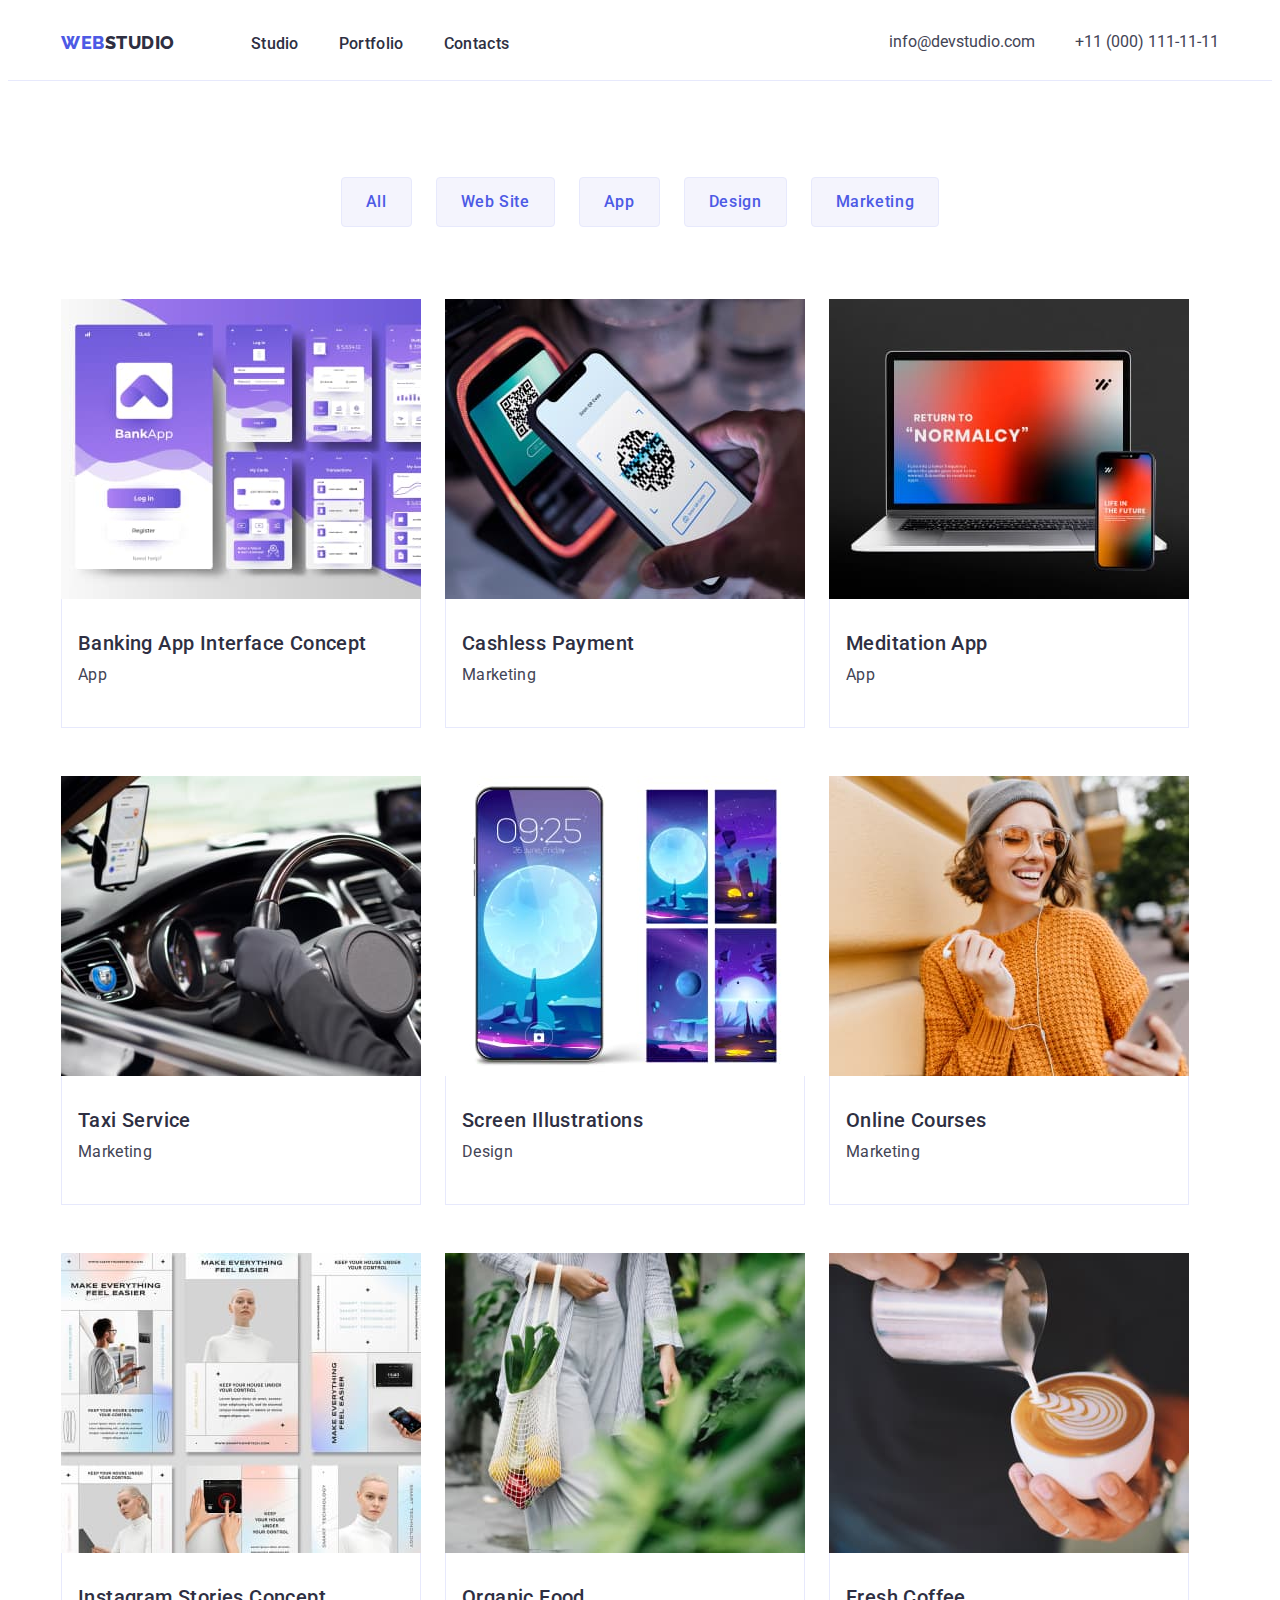
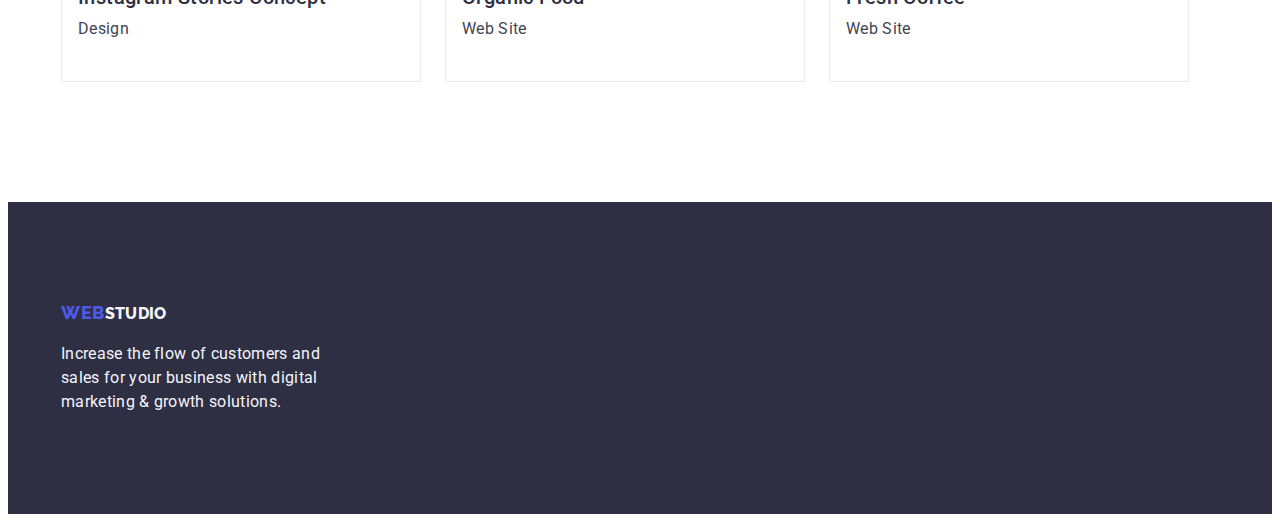
==== portfolio.html @ 29199e33 "hom4" ====
<html lang="en">
<head>
    <meta charset="UTF-8">
    <meta http-equiv="X-UA-Compatible" content="IE=edge">
    <meta name="viewport" content="width=device-width, initial-scale=1.0">
    <title>Document</title>
    <link rel="preconnect" href="https://fonts.googleapis.com">
<link rel="preconnect" href="https://fonts.gstatic.com" crossorigin>
<link href="https://fonts.googleapis.com/css2?family=Raleway:wght@800&family=Roboto:wght@400;500;700&display=swap" rel="stylesheet">
<link rel="stylesheet" href="https://cdnjs.cloudflare.com/ajax/libs/modern-normalize/1.1.0/modern-normalize.min.css" integrity="sha512-wpPYUAdjBVSE4KJnH1VR1HeZfpl1ub8YT/NKx4PuQ5NmX2tKuGu6U/JRp5y+Y8XG2tV+wKQpNHVUX03MfMFn9Q==" crossorigin="anonymous" referrerpolicy="no-referrer" />
<link rel="stylesheet" href="./css/styles.css"/>
</head>
<body>
    <header class="allmenu">
        <div class="container menu-line ">
            <nav class="menu-line">
                <a href="./index.html" class="logo link">Web<span class="logo-color-stud">Studio</span></a>
                <ul class="sait-menu list">
                    <li class="item"><a href="./index.html" class="menu link">Studio</a></li> 
                    <li class="item"><a href="./portfolio.html" class="menu link">Portfolio</a></li>
                    <li class="item"><a href="" class="menu link">Contacts</a></li>
                </ul>
            </nav>
            <address class="contacts">
                <ul class="sait-cont list">
                    <li class="item"><a href="mailto:info@devstudio.com" class="email link ">info@devstudio.com</a></li>
                    <li class="item"><a href="tel:+110001111111" class="email link ">+11 (000) 111-11-11</a></li>
                </ul>
            </address> 
        </div>      
        </header>
<main>
    <!--section-->
       <section class="section-portfolio">
        <div class="container">
        <h1 hidden>titles</h1>
        <ul class="button-line list">
            <li class="btn"> <button type="button" class="titls-button">All</button></li>
            <li class="btn"> <button type="button" class="titls-button">Web Site</button></li>
            <li class="btn"> <button type="button" class="titls-button">App</button> </li>
            <li class="btn"> <button type="button" class="titls-button">Design</button> </li>  
            <li class="btn"> <button type="button" class="titls-button">Marketing</button></li>
        </ul>
        </div>
        <div class="container">
        <ul class="imeg-line list">
            <li class="item">
            <a href="" class="link"><img src="./images/banking.jpg" alt="banking" width="360" height="300">
                <div class="picture"><h2 class="list-skills-h">Banking App Interface Concept</h2> 
                    <p class="list-skills-p">App</p></div></a>
            </li>
            <li class="item">
            <a href="" class="link"><img src="./images/cashless.jpg" alt="cashless" width="360" height="300">
                <div class="picture"><h2 class="list-skills-h">Cashless Payment</h2>
                    <p class="list-skills-p">Marketing</p></div></a>
            </li>
            <li class="item">
                <a href="" class="link"><img src="./images/meditation.jpg" alt="meditation" width="360" height="300">
                <div class="picture"><h2 class="list-skills-h">Meditation App</h2>
                    <p class="list-skills-p">App</p></div></a>
            </li>
            <li class="item">
                <a href="" class="link"><img src="./images/taxi.jpg"  alt="taxi" width="360" height="300">
                <div class="picture"><h2 class="list-skills-h">Taxi Service</h2>
                    <p class="list-skills-p">Marketing</p></div></a>
            </li>
            <li class="item">
                <a href="" class="link"><img src="./images/screen.jpg" alt="screen" width="360" height="300">
                <div class="picture"><h2 class="list-skills-h">Screen Illustrations</h2>
                    <p class="list-skills-p">Design</p></div></a>
            </li>
            <li class="item">
                <a href="" class="link"><img src="./images/online.jpg"  alt="online" width="360" height="300">
                <div class="picture"><h2 class="list-skills-h">Online Courses</h2>
                    <p class="list-skills-p">Marketing</p></div></a>
            </li>
            <li class="item">
                <a href="" class="link"><img src="./images/instagram.jpg" alt="instagram" width="360" height="300">
                <div class="picture"><h2 class="list-skills-h">Instagram Stories Concept</h2>
                    <p class="list-skills-p">Design</p></div></a>
            </li>
            <li class="item">
                <a href="" class="link"><img src="./images/organic.jpg"  alt="organic" width="360" height="300">
                <div class="picture"><h2 class="list-skills-h">Organic Food</h2>
                    <p class="list-skills-p">Web Site</p></div></a>
            </li>
            <li class="item">
                <a href="" class="link"><img src="./images/fresh.jpg"  alt="fresh" width="360" height="300">
                <div class="picture"><h2 class="list-skills-h">Fresh Coffee</h2>
                    <p class="list-skills-p">Web Site</p></div></a>
            </li>
            </ul>
        </div>
    </section>
   </main>
<footer class="end">
    <div class="container"><a href="./index.html" class="logo link">Web<span class="logo-color-end">Studio</span></a>
    <p class="logo-color-end">Increase the flow of customers and sales for your business with digital marketing & growth solutions.</p></div>
</footer>
---- css/styles.css ----
.link {
    text-decoration: none;
    color: #404bbf;
}
p, 
h1, 
h2, 
h3, 
h4, 
h5, 
h6 {
    margin: 0;
}
ul{
    margin: 0;
    padding-left: 0;
}
img{
    display: block;
    max-width: 100%;
    height: auto;
}
.container{
    max-width: 1158px;
    padding-left: 15px;
    padding-right: 15px;
    margin: 0 auto; 
}
:root{
    --accent-color:  #434455;
    --iris-color: #4d5ae5;
    --navyblue-color:  #2e2f42;
    --click-color: #404bbf;
    --cornflower-color: #E7E9FC;
    --white-color: #FFFFFF;
    --cloud-color: #F4F4FD;
}
body {
    font-family: Roboto, sans-serif;
    color: var(--accent-color);
}

.allmenu {
    padding-top: 24px;
    padding-bottom: 24px;
    border-bottom: 1px solid var(--cornflower-color);
}
.menu-line{
    display: flex;
}
.logo {
    font-family: Raleway, sans-serif;
    font-weight: 800;
    font-size: 18px;
    line-height: 1.17;
    letter-spacing: 0.03em;
    color: var(--iris-color);
    text-transform: uppercase; 
}
.email{
    color: var(--accent-color);
}
.email:hover{
    color: var(--click-color);
}
.email:focus{
    color: var(--click-color);
}
.menu {
    font-weight: 500;
    line-height: 1.5;
    letter-spacing: 0.02em;
    color: var(--navyblue-color);
}
.menu:hover{
    color: var(--click-color);
}
.menu:focus{
    color: var(--click-color); 
}
.logo-color-stud{
    color: var(--navyblue-color);
}
.sait-menu {
    display: flex;
    margin-left: 76px;
  
}
.sait-menu {
    gap: 40px;
    
}
.sait-cont{
    display: flex;
    margin-left: auto;
    gap: 40px;
}
.section-hero{
    padding-top: 188px;
    padding-bottom: 188px;
}
.section-one{
    padding-top: 120px; 
    padding-bottom: 120px;
}
.section-two{
    padding-bottom: 120px;
}
.section-three{
    padding-top: 120px;
    padding-bottom: 120px;
}
.section-portfolio{
    padding: 96px 0px 120px 0px;
}
.caption {
    background-color:var(--navyblue-color);
    background-image: linear-gradient(rgba(46, 47, 66, 0.7), 
    rgba(46, 47, 66, 0.7)), 
    url(../images/people-office\ 1.jpg);
    background-repeat: no-repeat;
    background-position: center;
    background-size: cover;
}
.caption-lable {
    font-size: 56px;
    line-height: 1.07;
    width: 496px;
    letter-spacing: 0.02em;
    color: var(--white-color);
    margin: auto;
    text-align: center;
    margin-bottom: 48px;
}.caption-but{
    background-color: var(--iris-color);
    font-family: "Roboto", sans-serif;
    font-weight: 500;
    font-size: 16px;
    line-height: 1.5;
    letter-spacing: 0.04em;
    color: var(--white-color);
    cursor: pointer;
    margin: auto;
    display: block;
    padding: 16px 32px 16px 32px;
    border: var(--iris-color);
    border-radius: 4px;
}
.caption-but:hover{
    background-color:  var(--click-color);
}
.caption-but:focus{
    background-color: var(--click-color);
}

/*--------------------------SECTION-1----------------------*/
.visualle-hidden{
    position: absolute;
    width: 1px;
    height: 1px;
    margin: -1px;
    border: 0;
    padding: 0;
    white-space: nowrap;
    clip-path: inset(100%);
    clip: rect(0 0 0 0);
    overflow: hidden;
   
} 
.skills-item{
    flex-basis: calc((100%-3*24)/4);
}
.skills-item::before{
    content: "";
    display: block;
    height: 112;
    background-color: var(--cloud-color);
    background-repeat: no-repeat;
    background-position: center;
    background-size: contain;
}
.list-skills-h{
    font-weight: 500;
    font-size: 20px;
    line-height: 1.2;
    letter-spacing: 0.02em;
    color: var(--navyblue-color);
    margin-bottom: 8px;
    
}
.list-skills-p{
    font-weight: 400;
    font-size: 16px;
    line-height: 1.5;
    letter-spacing: 0.02em;
    color: var(--accent-color); 
    margin-bottom: 8px;
}
.list-name {
    text-align: center;
}
.skills-line{
    display: flex;
    gap: 24px;
}
.imeg-line{
    display: flex;
    flex-wrap: wrap;
    gap: 48px 24px;
}
.picture-g{
    width: calc((100% - 48px) / 3);
}
.picture{
    border-left: 1px solid var(--cornflower-color);
    border-bottom: 1px solid var(--cornflower-color);
    border-right: 1px solid var(--cornflower-color);
    padding: 32px 16px 32px 16px;
}

/*--------------------------SECTION-3----------------------*/
.list-do-h{
    font-size: 36px;
    line-height: 1.11;
    text-align: center;
    letter-spacing: 0.02em;
    text-transform: capitalize;
    color: var(--navyblue-color);
    margin-bottom: 72px;
}
.photo-line{
    display: flex;
    gap: 24px;
}
.box-text{
    border-width: 1px;
    border-color: var(--cornflower-color);
    border-style: solid;
}
.photo-text{
    padding: 32px 0px 32px 0px;
}
.soc-list {
    display: flex;
    justify-content: center;
    gap: 24px;
}
.soc-item {
    width: 40px;
    height: 40px;
   
}
.soc-link {
    width: 100%;
    height: 100%;
    border-radius: 50%;
    background-color: var(--iris-color);
    display: flex;
    align-items: center;
    justify-content: center;
   
}
.soc-icon{
    fill: var(--cloud-color);
}

.caption-end{
    background-color: var(--cloud-color);
}
.caption-end-l{
    background-color: var(--white-color);
    width: calc((100% - 72px) / 4);
    border-radius: 0px 0px 4px 4px;

}
.end{
    background-color:var(--navyblue-color);
    padding-top: 100px;
    padding-bottom: 100px 
}
.list{
    list-style:none;
}
.logo-color-end{
    font-size: 16px;
    line-height: 24px;
    letter-spacing: 0.02em;
    color: var(--cloud-color);
    width: 264px;
    margin-top: 16px;
}

.contacts{
    font-style: normal;
    list-style: none;
    margin-left: auto;
}
 /*-------------------BUTTON-------------------  */
.titls-button{
    font-family: "Roboto", sans-serif;
    font-weight: 500;
    font-size: 16px;
    line-height: 1.5;
    letter-spacing: 0.04em;
    color: var(--iris-color);
    background-color: var(--cloud-color);
    cursor: pointer;
    padding: 12px 24px 12px 24px;
    border: 1px Solid var(--cornflower-color);
    border-radius: 4px;

}
.titls-button:hover{
    color: var(--white-color);
    background-color: var(--click-color);
}
.titls-button:focus{
    color: var(--white-color);
    background-color: var(--click-color);
}
.button-line{
    display: flex;
    justify-content: center;
    gap: 24px; 
    margin-bottom: 72px;
}
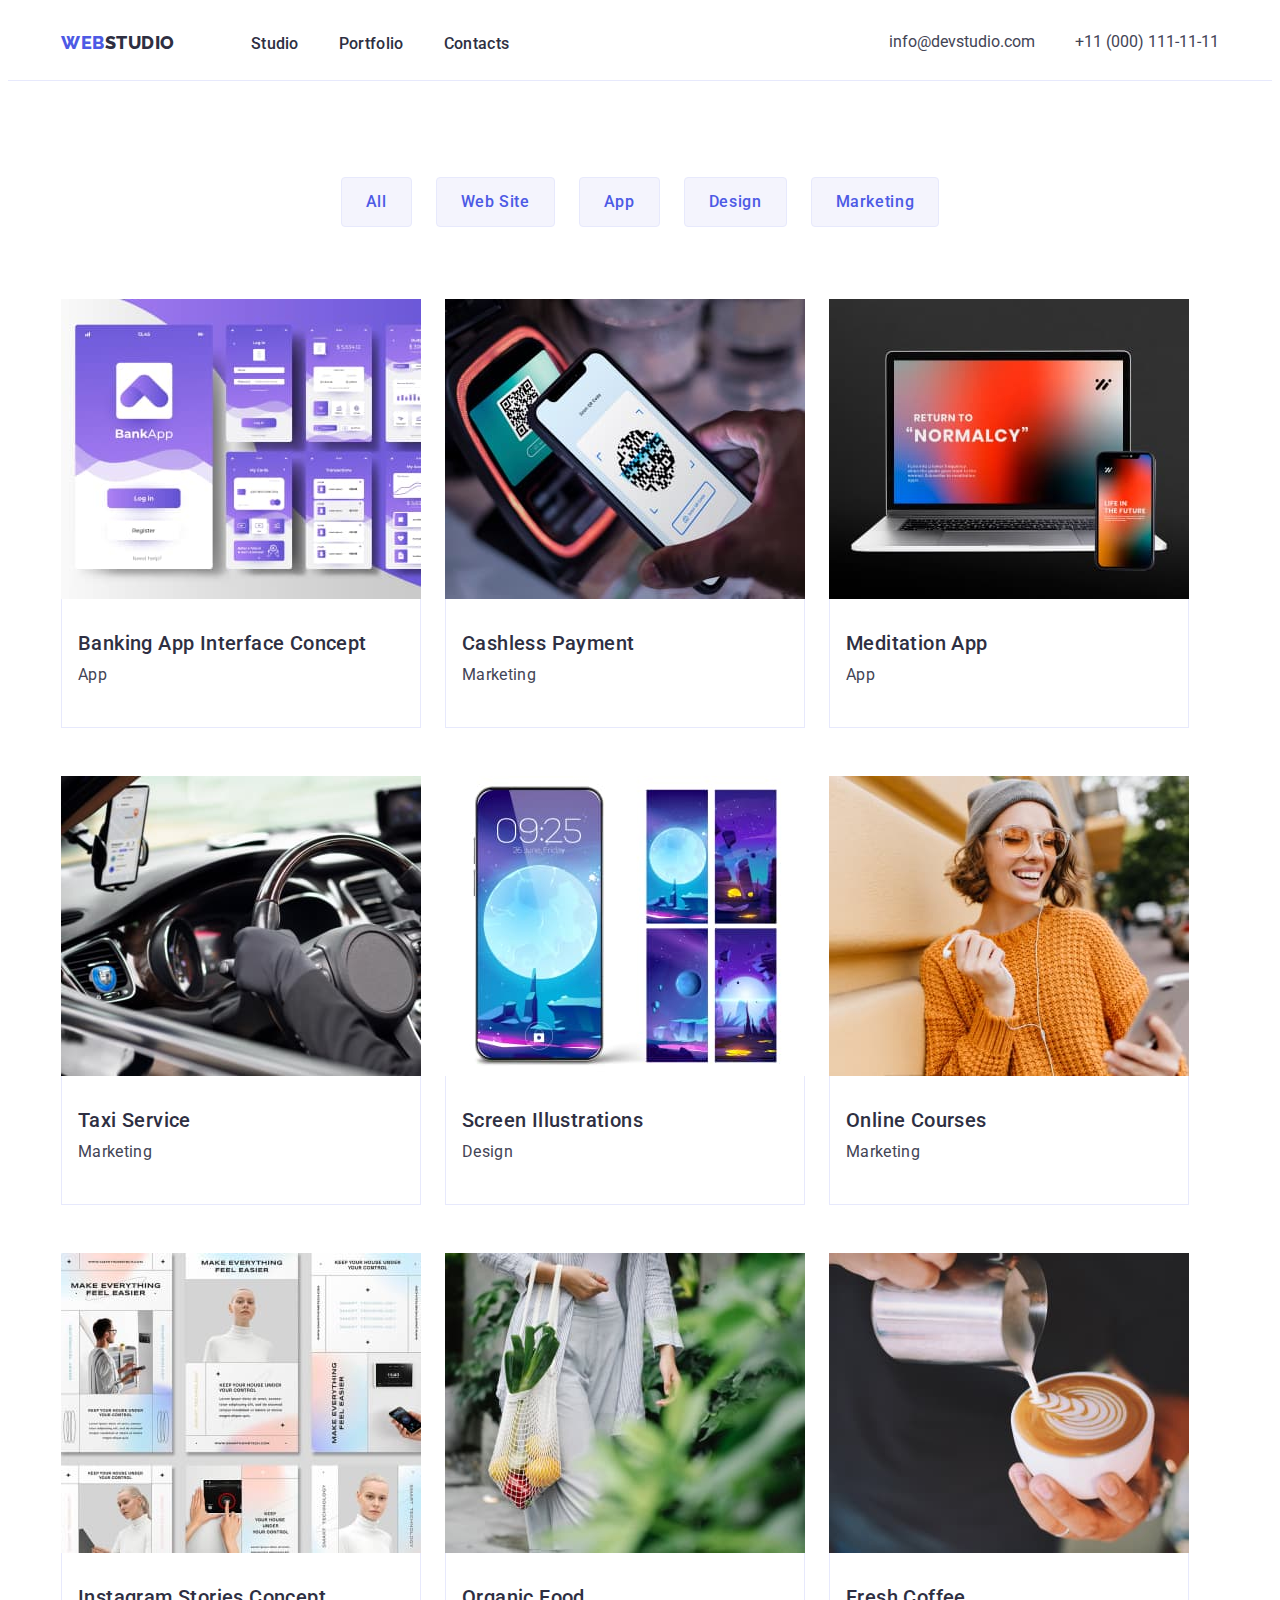
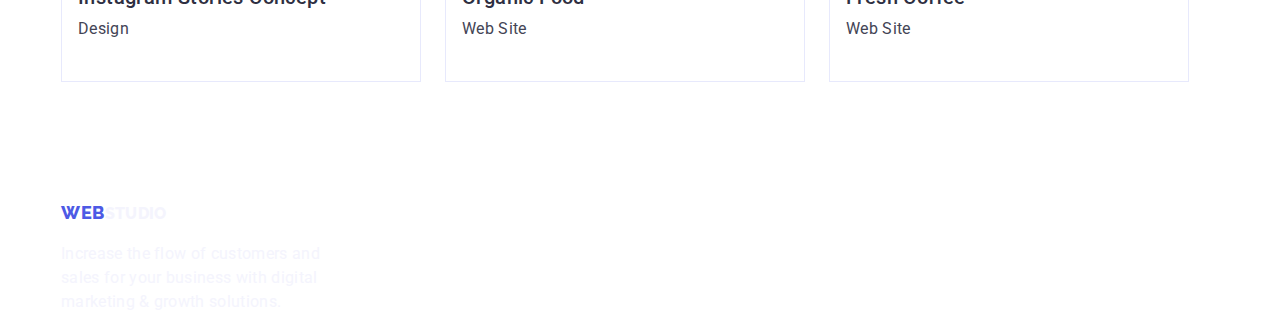
==== commit e825207a: "hom4" ====
--- a/portfolio.html
+++ b/portfolio.html
@@ -44,47 +44,47 @@
         </div>
         <div class="container">
         <ul class="imeg-line list">
-            <li class="item">
+            <li class="card-portfolio item">
             <a href="" class="link"><img src="./images/banking.jpg" alt="banking" width="360" height="300">
                 <div class="picture"><h2 class="list-skills-h">Banking App Interface Concept</h2> 
                     <p class="list-skills-p">App</p></div></a>
             </li>
-            <li class="item">
+            <li class="card-portfolio item">
             <a href="" class="link"><img src="./images/cashless.jpg" alt="cashless" width="360" height="300">
                 <div class="picture"><h2 class="list-skills-h">Cashless Payment</h2>
                     <p class="list-skills-p">Marketing</p></div></a>
             </li>
-            <li class="item">
+            <li class="card-portfolio item">
                 <a href="" class="link"><img src="./images/meditation.jpg" alt="meditation" width="360" height="300">
                 <div class="picture"><h2 class="list-skills-h">Meditation App</h2>
                     <p class="list-skills-p">App</p></div></a>
             </li>
-            <li class="item">
+            <li class="card-portfolio item">
                 <a href="" class="link"><img src="./images/taxi.jpg"  alt="taxi" width="360" height="300">
                 <div class="picture"><h2 class="list-skills-h">Taxi Service</h2>
                     <p class="list-skills-p">Marketing</p></div></a>
             </li>
-            <li class="item">
+            <li class="card-portfolio item">
                 <a href="" class="link"><img src="./images/screen.jpg" alt="screen" width="360" height="300">
                 <div class="picture"><h2 class="list-skills-h">Screen Illustrations</h2>
                     <p class="list-skills-p">Design</p></div></a>
             </li>
-            <li class="item">
+            <li class="card-portfolio item">
                 <a href="" class="link"><img src="./images/online.jpg"  alt="online" width="360" height="300">
                 <div class="picture"><h2 class="list-skills-h">Online Courses</h2>
                     <p class="list-skills-p">Marketing</p></div></a>
             </li>
-            <li class="item">
+            <li class="card-portfolio item">
                 <a href="" class="link"><img src="./images/instagram.jpg" alt="instagram" width="360" height="300">
                 <div class="picture"><h2 class="list-skills-h">Instagram Stories Concept</h2>
                     <p class="list-skills-p">Design</p></div></a>
             </li>
-            <li class="item">
+            <li class="card-portfolio item">
                 <a href="" class="link"><img src="./images/organic.jpg"  alt="organic" width="360" height="300">
                 <div class="picture"><h2 class="list-skills-h">Organic Food</h2>
                     <p class="list-skills-p">Web Site</p></div></a>
             </li>
-            <li class="item">
+            <li class="card-portfolio item">
                 <a href="" class="link"><img src="./images/fresh.jpg"  alt="fresh" width="360" height="300">
                 <div class="picture"><h2 class="list-skills-h">Fresh Coffee</h2>
                     <p class="list-skills-p">Web Site</p></div></a>
--- a/css/styles.css
+++ b/css/styles.css
@@ -114,6 +114,8 @@
     padding: 96px 0px 120px 0px;
 }
 .caption {
+    max-width: 1600px;
+    margin: 0 auto;
     background-color:var(--navyblue-color);
     background-image: linear-gradient(rgba(46, 47, 66, 0.7), 
     rgba(46, 47, 66, 0.7)), 
@@ -164,21 +166,39 @@
     white-space: nowrap;
     clip-path: inset(100%);
     clip: rect(0 0 0 0);
-    overflow: hidden;
-   
+    overflow: hidden; 
 } 
 .skills-item{
     flex-basis: calc((100%-3*24)/4);
 }
-.skills-item::before{
+/* .skills-item::before{
+    display: block;
     content: "";
-    display: block;
-    height: 112;
-    background-color: var(--cloud-color);
+    height: 112px;
     background-repeat: no-repeat;
     background-position: center;
     background-size: contain;
-}
+    background-color: var(--cloud-color);
+}
+.icon-antenna::before{
+    background-image: url(../images/);
+
+} */
+.icon-skills{
+    width: 264px;
+    height: 112px;
+    background-color: var(--cloud-color);
+    border: 1px solid var(--cloud-color);
+    border-radius: 4px;
+    display: flex;
+    align-items: center;
+    justify-content: center;
+}
+/* .antenna{
+    display: flex;
+    align-items: center;
+    justify-content: center;
+} */
 .list-skills-h{
     font-weight: 500;
     font-size: 20px;
@@ -217,6 +237,11 @@
     border-right: 1px solid var(--cornflower-color);
     padding: 32px 16px 32px 16px;
 }
+.card-portfolio:hover{
+    box-shadow: 0px 1px 6px rgba(46, 47, 66, 0.08), 
+    0px 1px 1px rgba(46, 47, 66, 0.16), 
+    0px 2px 1px rgba(46, 47, 66, 0.08);
+}
 
 /*--------------------------SECTION-3----------------------*/
 .list-do-h{
@@ -257,8 +282,13 @@
     background-color: var(--iris-color);
     display: flex;
     align-items: center;
-    justify-content: center;
-   
+    justify-content: center; 
+}
+.soc-link:hover{
+    background-color: var(--click-color);
+}
+.soc-link:focus{
+    background-color: var(--click-color);
 }
 .soc-icon{
     fill: var(--cloud-color);
@@ -271,13 +301,51 @@
     background-color: var(--white-color);
     width: calc((100% - 72px) / 4);
     border-radius: 0px 0px 4px 4px;
-
-}
-.end{
+    box-shadow: 0px 1px 6px rgba(46, 47, 66, 0.08), 
+    0px 1px 1px rgba(46, 47, 66, 0.16), 
+    0px 2px 1px rgba(46, 47, 66, 0.08);
+
+}
+.icon-logo{
+    width: 168px;
+    height: 88px;
+    border: 1px solid #8E8F99;
+    border-radius: 4px;
+    display: flex;
+    align-items: center;
+    justify-content: center;
+}
+.icon-logo-link{
+    fill: #8E8F99;
+}
+.icon-logo:hover{
+    border: 1px solid var(--click-color);
+}
+.icon-logo:focus{
+    border: 1px solid var(--click-color);
+}
+.icon-logo:hover > .icon-logo-link{
+    fill: var(--click-color);
+}
+
+.logo-line{
+    display: flex;
+    gap: 24px;
+}
+.footer{
     background-color:var(--navyblue-color);
     padding-top: 100px;
-    padding-bottom: 100px 
-}
+    padding-bottom: 100px;
+}
+.icon-header-text{
+    display: flex;
+    justify-content:  flex-start;
+    font-size: 16px;
+    line-height: 24px;
+    color: var(--white-color);
+    margin-bottom: 16px;
+}
+    
 .list{
     list-style:none;
 }
@@ -289,11 +357,20 @@
     width: 264px;
     margin-top: 16px;
 }
-
 .contacts{
     font-style: normal;
     list-style: none;
     margin-left: auto;
+}
+.footer-line{
+    display: flex;
+    gap: 120px;
+}
+.soc-link-footer:hover{
+    background-color: #31D0AA;
+}
+.soc-link-footer:focus{
+    background-color: #31D0AA;
 }
  /*-------------------BUTTON-------------------  */
 .titls-button{
@@ -313,10 +390,16 @@
 .titls-button:hover{
     color: var(--white-color);
     background-color: var(--click-color);
+    box-shadow: 0px 3px 1px rgba(0, 0, 0, 0.1),
+     0px 2px 1px rgba(0, 0, 0, 0.08),
+      0px 2px 2px rgba(0, 0, 0, 0.12);
 }
 .titls-button:focus{
     color: var(--white-color);
     background-color: var(--click-color);
+    box-shadow: 0px 3px 1px rgba(0, 0, 0, 0.1),
+    0px 2px 1px rgba(0, 0, 0, 0.08),
+     0px 2px 2px rgba(0, 0, 0, 0.12);
 }
 .button-line{
     display: flex;
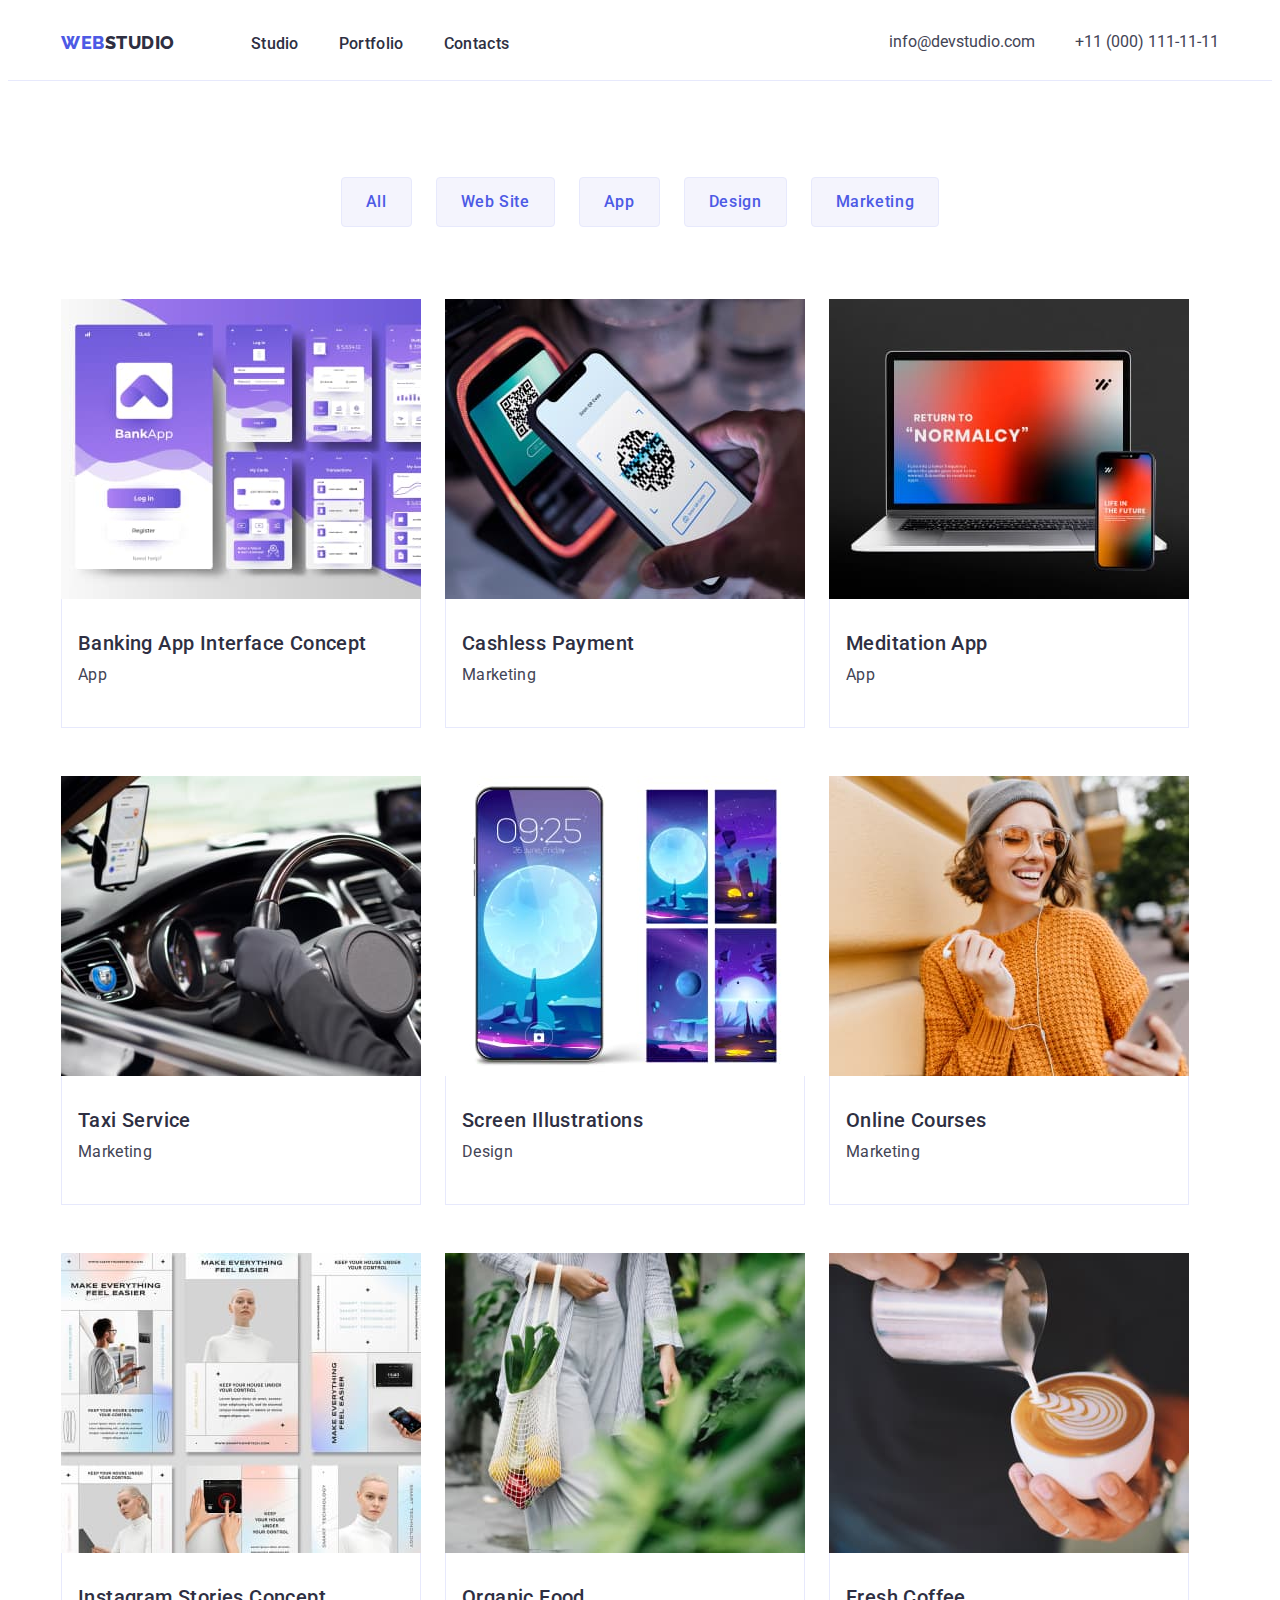
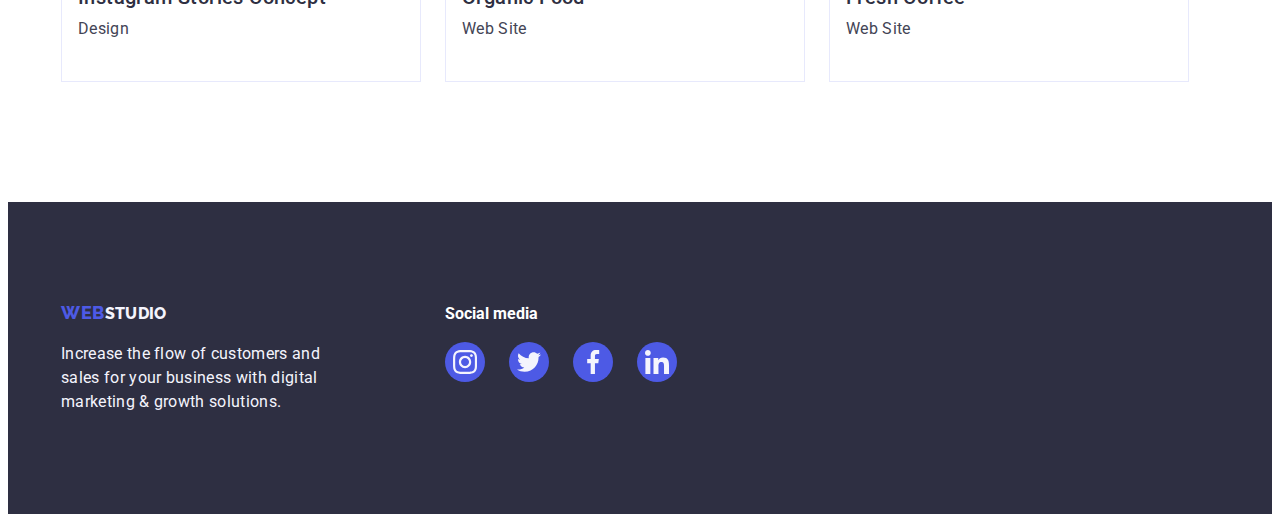
==== commit 4a101a36: "hom4" ====
--- a/portfolio.html
+++ b/portfolio.html
@@ -93,7 +93,31 @@
         </div>
     </section>
    </main>
-<footer class="end">
-    <div class="container"><a href="./index.html" class="logo link">Web<span class="logo-color-end">Studio</span></a>
-    <p class="logo-color-end">Increase the flow of customers and sales for your business with digital marketing & growth solutions.</p></div>
-</footer>+   <footer class="footer">
+    <div class="container footer-line">
+       <div><a href="./index.html" class="logo link">Web<span class="logo-color-end">Studio</span></a>
+           <p class="logo-color-end">Increase the flow of customers and sales for your business with digital marketing & growth solutions.</p></div>
+       <div><h2 class="icon-header-text">Social media</h2>
+           <ul class="soc-list list">
+               <li class="soc-item"><a href="" class="soc-link-footer soc-link link"> 
+                   <svg class="soc-icon" width="24" height="24">
+                   <use href="./images/icons.svg#icon-instagram-2"></use>
+               </svg></a></li>
+               <li class="soc-item"><a href="" class="soc-link-footer soc-link link">
+                   <svg class="soc-icon" width="24" height="24">
+                   <use href="./images/icons.svg#icon-twitter-1"></use>
+               </svg></a></li>
+               <li class="soc-item"><a href="" class="soc-link-footer soc-link link">
+                   <svg class="soc-icon" width="24" height="24"> 
+                       <use href="./images/icons.svg#icon-facebook-1"></use>
+               </svg></a></li>
+               <li class="soc-item"><a href="" class="soc-link-footer soc-link link"> 
+                   <svg class="soc-icon" width="24" height="24">
+                   <use href="./images/icons.svg#icon-linkedin-1"></use>
+            </svg></a></li>
+           </ul></div>
+      </div>
+   </div>
+   </footer>
+ </body>
+</html>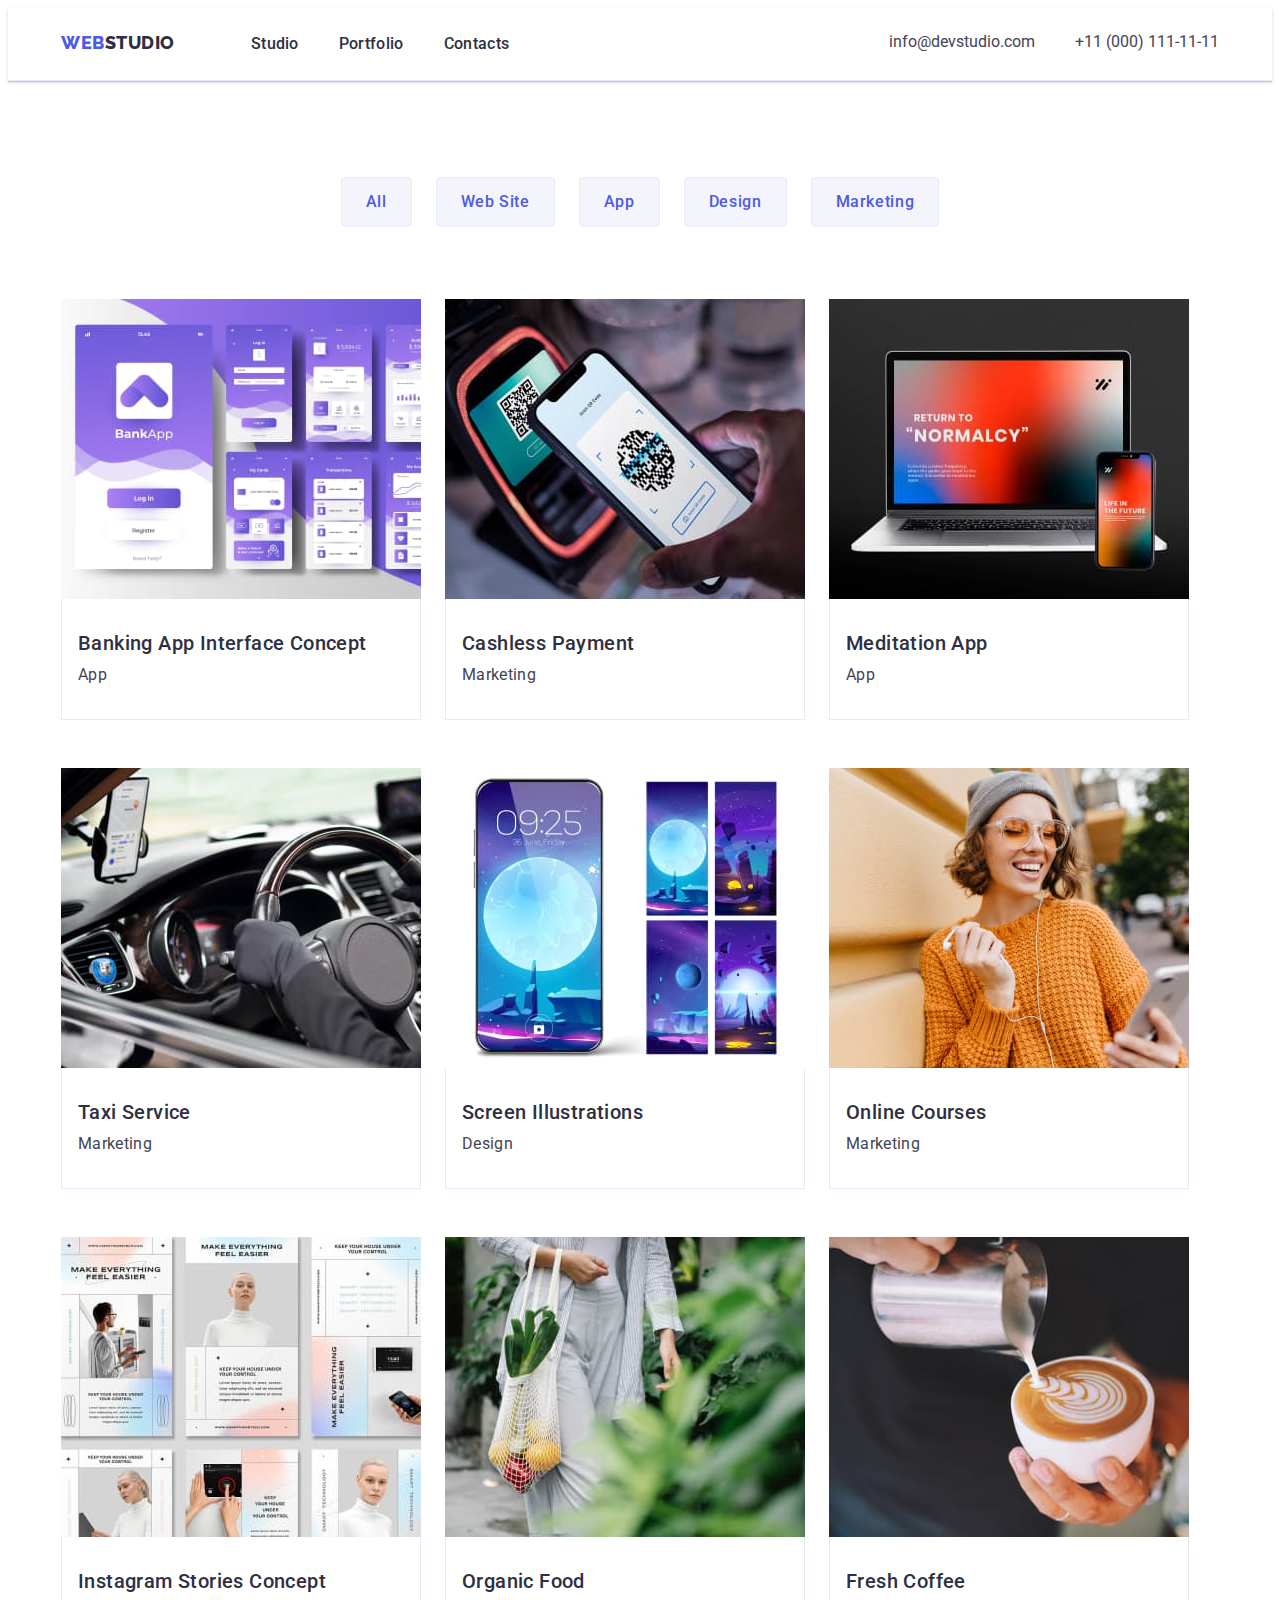
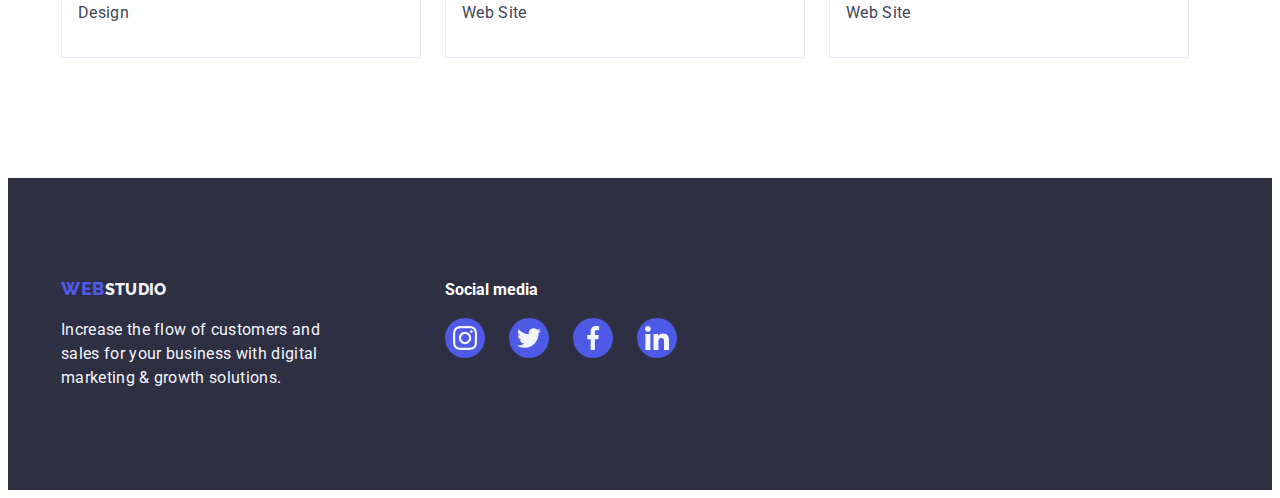
==== commit 670ae511: "hom4" ====
--- a/portfolio.html
+++ b/portfolio.html
@@ -44,48 +44,48 @@
         </div>
         <div class="container">
         <ul class="imeg-line list">
-            <li class="card-portfolio item">
-            <a href="" class="link"><img src="./images/banking.jpg" alt="banking" width="360" height="300">
+            <li class=" item">
+            <a href="" class="card-portfolio link"><img src="./images/banking.jpg" alt="banking" width="360" height="300">
                 <div class="picture"><h2 class="list-skills-h">Banking App Interface Concept</h2> 
                     <p class="list-skills-p">App</p></div></a>
             </li>
-            <li class="card-portfolio item">
-            <a href="" class="link"><img src="./images/cashless.jpg" alt="cashless" width="360" height="300">
+            <li class=" item">
+            <a href="" class="card-portfolio link"><img src="./images/cashless.jpg" alt="cashless" width="360" height="300">
                 <div class="picture"><h2 class="list-skills-h">Cashless Payment</h2>
                     <p class="list-skills-p">Marketing</p></div></a>
             </li>
-            <li class="card-portfolio item">
-                <a href="" class="link"><img src="./images/meditation.jpg" alt="meditation" width="360" height="300">
+            <li class="item">
+                <a href="" class="card-portfolio link"><img src="./images/meditation.jpg" alt="meditation" width="360" height="300">
                 <div class="picture"><h2 class="list-skills-h">Meditation App</h2>
                     <p class="list-skills-p">App</p></div></a>
             </li>
-            <li class="card-portfolio item">
-                <a href="" class="link"><img src="./images/taxi.jpg"  alt="taxi" width="360" height="300">
+            <li class="item">
+                <a href="" class="card-portfolio link"><img src="./images/taxi.jpg"  alt="taxi" width="360" height="300">
                 <div class="picture"><h2 class="list-skills-h">Taxi Service</h2>
                     <p class="list-skills-p">Marketing</p></div></a>
             </li>
-            <li class="card-portfolio item">
-                <a href="" class="link"><img src="./images/screen.jpg" alt="screen" width="360" height="300">
+            <li class="item">
+                <a href="" class="card-portfolio link"><img src="./images/screen.jpg" alt="screen" width="360" height="300">
                 <div class="picture"><h2 class="list-skills-h">Screen Illustrations</h2>
                     <p class="list-skills-p">Design</p></div></a>
             </li>
-            <li class="card-portfolio item">
-                <a href="" class="link"><img src="./images/online.jpg"  alt="online" width="360" height="300">
+            <li class="item">
+                <a href="" class="card-portfolio link"><img src="./images/online.jpg"  alt="online" width="360" height="300">
                 <div class="picture"><h2 class="list-skills-h">Online Courses</h2>
                     <p class="list-skills-p">Marketing</p></div></a>
             </li>
-            <li class="card-portfolio item">
-                <a href="" class="link"><img src="./images/instagram.jpg" alt="instagram" width="360" height="300">
+            <li class="item">
+                <a href="" class="card-portfolio link"><img src="./images/instagram.jpg" alt="instagram" width="360" height="300">
                 <div class="picture"><h2 class="list-skills-h">Instagram Stories Concept</h2>
                     <p class="list-skills-p">Design</p></div></a>
             </li>
-            <li class="card-portfolio item">
-                <a href="" class="link"><img src="./images/organic.jpg"  alt="organic" width="360" height="300">
+            <li class="item">
+                <a href="" class="card-portfolio link"><img src="./images/organic.jpg"  alt="organic" width="360" height="300">
                 <div class="picture"><h2 class="list-skills-h">Organic Food</h2>
                     <p class="list-skills-p">Web Site</p></div></a>
             </li>
-            <li class="card-portfolio item">
-                <a href="" class="link"><img src="./images/fresh.jpg"  alt="fresh" width="360" height="300">
+            <li class="item">
+                <a href="" class="card-portfolio link"><img src="./images/fresh.jpg"  alt="fresh" width="360" height="300">
                 <div class="picture"><h2 class="list-skills-h">Fresh Coffee</h2>
                     <p class="list-skills-p">Web Site</p></div></a>
             </li>
@@ -97,7 +97,7 @@
     <div class="container footer-line">
        <div><a href="./index.html" class="logo link">Web<span class="logo-color-end">Studio</span></a>
            <p class="logo-color-end">Increase the flow of customers and sales for your business with digital marketing & growth solutions.</p></div>
-       <div><h2 class="icon-header-text">Social media</h2>
+       <div><h3 class="icon-header-text">Social media</h3>
            <ul class="soc-list list">
                <li class="soc-item"><a href="" class="soc-link-footer soc-link link"> 
                    <svg class="soc-icon" width="24" height="24">
--- a/css/styles.css
+++ b/css/styles.css
@@ -44,6 +44,9 @@
     padding-top: 24px;
     padding-bottom: 24px;
     border-bottom: 1px solid var(--cornflower-color);
+    box-shadow: 0px 2px 1px rgba(46, 47, 66, 0.08), 
+    0px 1px 1px rgba(46, 47, 66, 0.16), 
+    0px 1px 6px rgba(46, 47, 66, 0.08);
 }
 .menu-line{
     display: flex;
@@ -147,6 +150,7 @@
     padding: 16px 32px 16px 32px;
     border: var(--iris-color);
     border-radius: 4px;
+    box-shadow: 0px 4px 4px rgba(0, 0, 0, 0.15);
 }
 .caption-but:hover{
     background-color:  var(--click-color);
@@ -193,6 +197,7 @@
     display: flex;
     align-items: center;
     justify-content: center;
+    margin-bottom: 8px;
 }
 /* .antenna{
     display: flex;
@@ -214,7 +219,7 @@
     line-height: 1.5;
     letter-spacing: 0.02em;
     color: var(--accent-color); 
-    margin-bottom: 8px;
+   
 }
 .list-name {
     text-align: center;
@@ -238,6 +243,13 @@
     padding: 32px 16px 32px 16px;
 }
 .card-portfolio:hover{
+    display: block;
+    box-shadow: 0px 1px 6px rgba(46, 47, 66, 0.08), 
+    0px 1px 1px rgba(46, 47, 66, 0.16), 
+    0px 2px 1px rgba(46, 47, 66, 0.08);
+}
+.card-portfolio:focus{
+    display: block;
     box-shadow: 0px 1px 6px rgba(46, 47, 66, 0.08), 
     0px 1px 1px rgba(46, 47, 66, 0.16), 
     0px 2px 1px rgba(46, 47, 66, 0.08);
@@ -338,10 +350,8 @@
     padding-bottom: 100px;
 }
 .icon-header-text{
-    display: flex;
-    justify-content:  flex-start;
     font-size: 16px;
-    line-height: 24px;
+    line-height: calc(24px / 16px);
     color: var(--white-color);
     margin-bottom: 16px;
 }
@@ -392,14 +402,16 @@
     background-color: var(--click-color);
     box-shadow: 0px 3px 1px rgba(0, 0, 0, 0.1),
      0px 2px 1px rgba(0, 0, 0, 0.08),
-      0px 2px 2px rgba(0, 0, 0, 0.12);
+     0px 2px 2px rgba(0, 0, 0, 0.12);
+     border: transparent;
 }
 .titls-button:focus{
     color: var(--white-color);
     background-color: var(--click-color);
     box-shadow: 0px 3px 1px rgba(0, 0, 0, 0.1),
     0px 2px 1px rgba(0, 0, 0, 0.08),
-     0px 2px 2px rgba(0, 0, 0, 0.12);
+    0px 2px 2px rgba(0, 0, 0, 0.12);
+    border: transparent;
 }
 .button-line{
     display: flex;
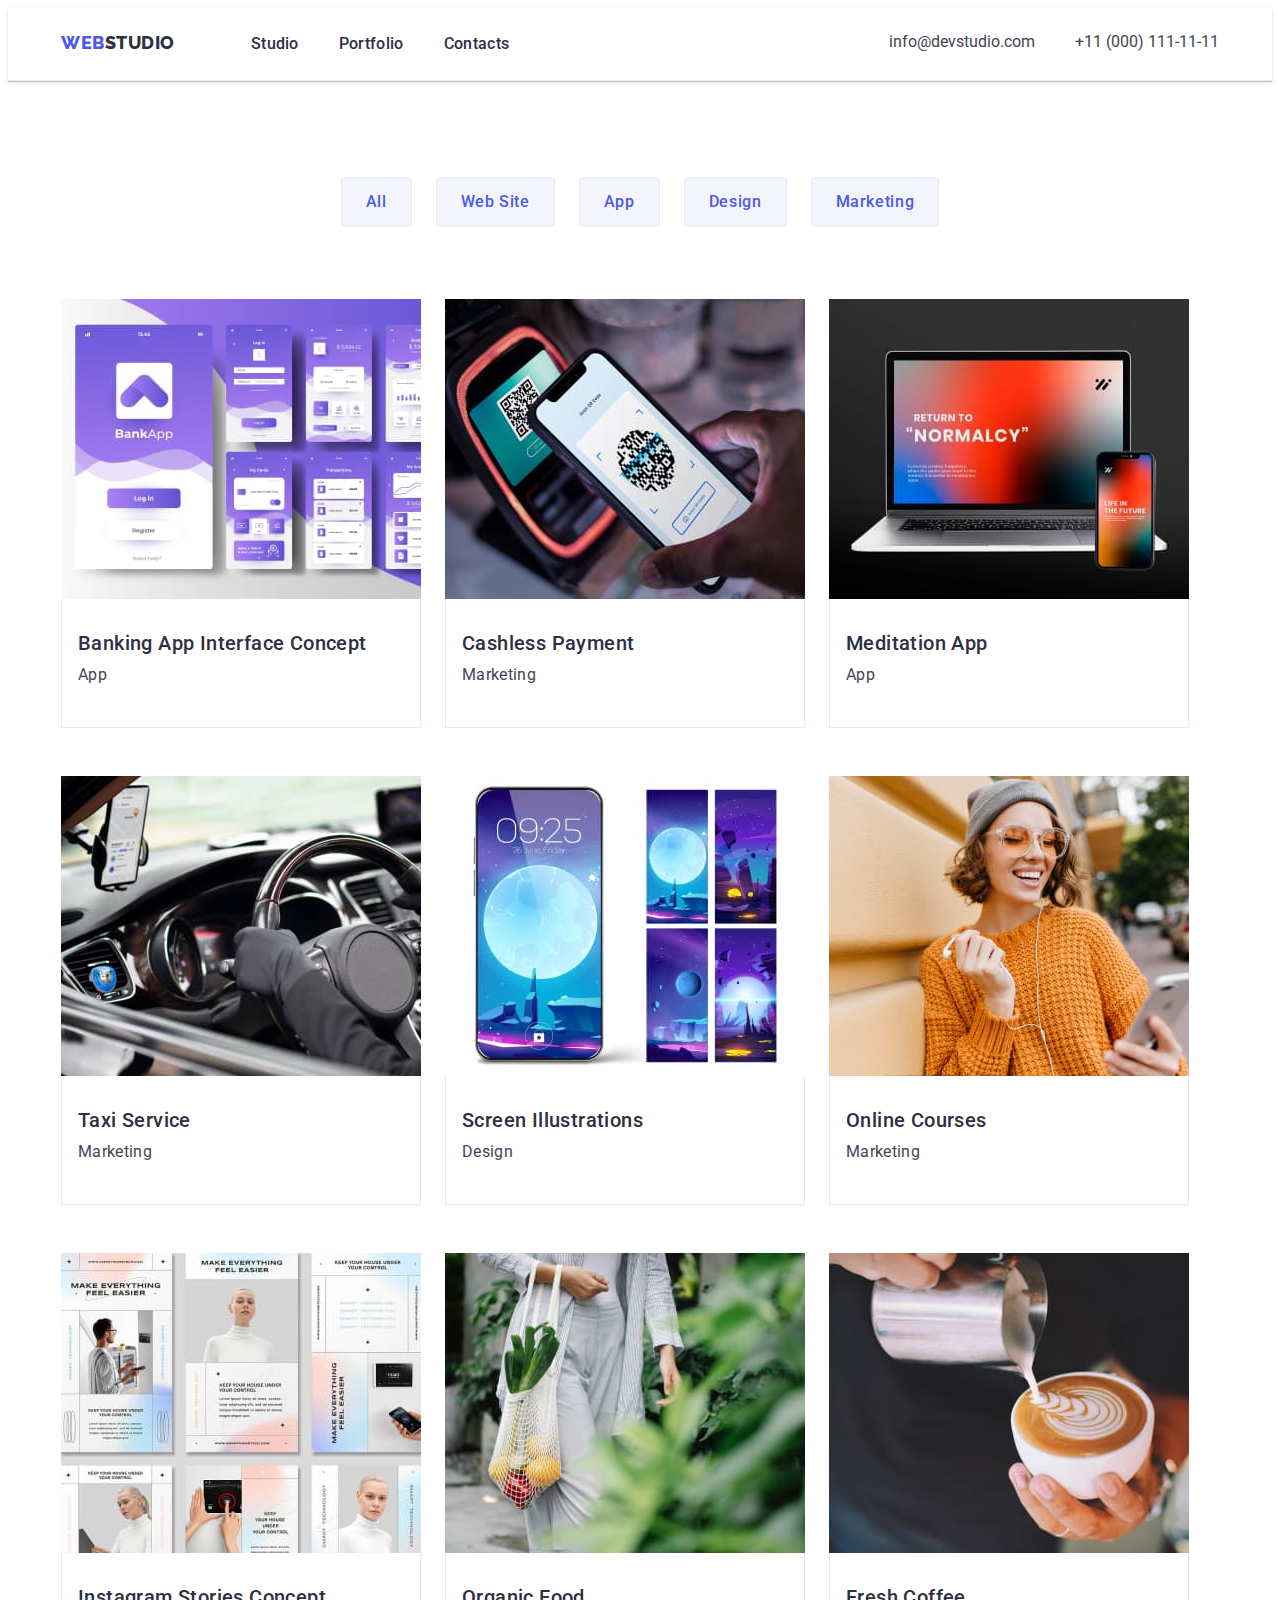
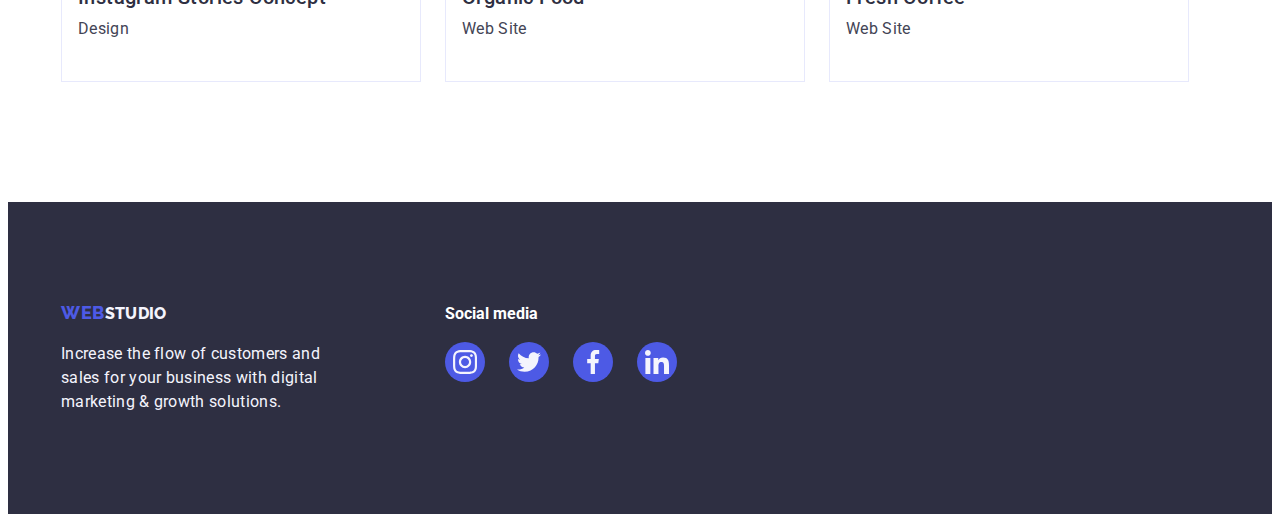
==== commit 109685ea: "hom4" ====
--- a/portfolio.html
+++ b/portfolio.html
@@ -33,7 +33,7 @@
     <!--section-->
        <section class="section-portfolio">
         <div class="container">
-        <h1 hidden>titles</h1>
+        <h1 class="visualle-hidden">webstudio-portfolio</h1>
         <ul class="button-line list">
             <li class="btn"> <button type="button" class="titls-button">All</button></li>
             <li class="btn"> <button type="button" class="titls-button">Web Site</button></li>
@@ -41,8 +41,6 @@
             <li class="btn"> <button type="button" class="titls-button">Design</button> </li>  
             <li class="btn"> <button type="button" class="titls-button">Marketing</button></li>
         </ul>
-        </div>
-        <div class="container">
         <ul class="imeg-line list">
             <li class=" item">
             <a href="" class="card-portfolio link"><img src="./images/banking.jpg" alt="banking" width="360" height="300">
--- a/css/styles.css
+++ b/css/styles.css
@@ -1,6 +1,5 @@
 .link {
     text-decoration: none;
-    color: #404bbf;
 }
 p, 
 h1, 
@@ -189,21 +188,15 @@
 
 } */
 .icon-skills{
-    width: 264px;
     height: 112px;
     background-color: var(--cloud-color);
-    border: 1px solid var(--cloud-color);
     border-radius: 4px;
     display: flex;
     align-items: center;
     justify-content: center;
     margin-bottom: 8px;
 }
-/* .antenna{
-    display: flex;
-    align-items: center;
-    justify-content: center;
-} */
+
 .list-skills-h{
     font-weight: 500;
     font-size: 20px;
@@ -219,6 +212,7 @@
     line-height: 1.5;
     letter-spacing: 0.02em;
     color: var(--accent-color); 
+    margin-bottom: 8px;
    
 }
 .list-name {
@@ -242,14 +236,15 @@
     border-right: 1px solid var(--cornflower-color);
     padding: 32px 16px 32px 16px;
 }
+.card-portfolio{
+    display: block;
+}
 .card-portfolio:hover{
-    display: block;
     box-shadow: 0px 1px 6px rgba(46, 47, 66, 0.08), 
     0px 1px 1px rgba(46, 47, 66, 0.16), 
     0px 2px 1px rgba(46, 47, 66, 0.08);
 }
 .card-portfolio:focus{
-    display: block;
     box-shadow: 0px 1px 6px rgba(46, 47, 66, 0.08), 
     0px 1px 1px rgba(46, 47, 66, 0.16), 
     0px 2px 1px rgba(46, 47, 66, 0.08);
@@ -321,25 +316,23 @@
 .icon-logo{
     width: 168px;
     height: 88px;
+   
+}
+.icon-logo-link{
+    display: flex;
+    width: 100%;
+    height: 100%;
     border: 1px solid #8E8F99;
     border-radius: 4px;
-    display: flex;
     align-items: center;
     justify-content: center;
-}
-.icon-logo-link{
     fill: #8E8F99;
 }
-.icon-logo:hover{
-    border: 1px solid var(--click-color);
-}
-.icon-logo:focus{
-    border: 1px solid var(--click-color);
-}
-.icon-logo:hover > .icon-logo-link{
+.icon-logo-link:hover,
+.icon-logo-link:focus{
     fill: var(--click-color);
-}
-
+    border-color: var(--click-color);
+}
 .logo-line{
     display: flex;
     gap: 24px;
@@ -393,7 +386,7 @@
     background-color: var(--cloud-color);
     cursor: pointer;
     padding: 12px 24px 12px 24px;
-    border: 1px Solid var(--cornflower-color);
+    border: 1px solid var(--cornflower-color);
     border-radius: 4px;
 
 }
@@ -403,7 +396,7 @@
     box-shadow: 0px 3px 1px rgba(0, 0, 0, 0.1),
      0px 2px 1px rgba(0, 0, 0, 0.08),
      0px 2px 2px rgba(0, 0, 0, 0.12);
-     border: transparent;
+     border-color: transparent;
 }
 .titls-button:focus{
     color: var(--white-color);
@@ -411,7 +404,7 @@
     box-shadow: 0px 3px 1px rgba(0, 0, 0, 0.1),
     0px 2px 1px rgba(0, 0, 0, 0.08),
     0px 2px 2px rgba(0, 0, 0, 0.12);
-    border: transparent;
+    border-color: transparent;
 }
 .button-line{
     display: flex;
